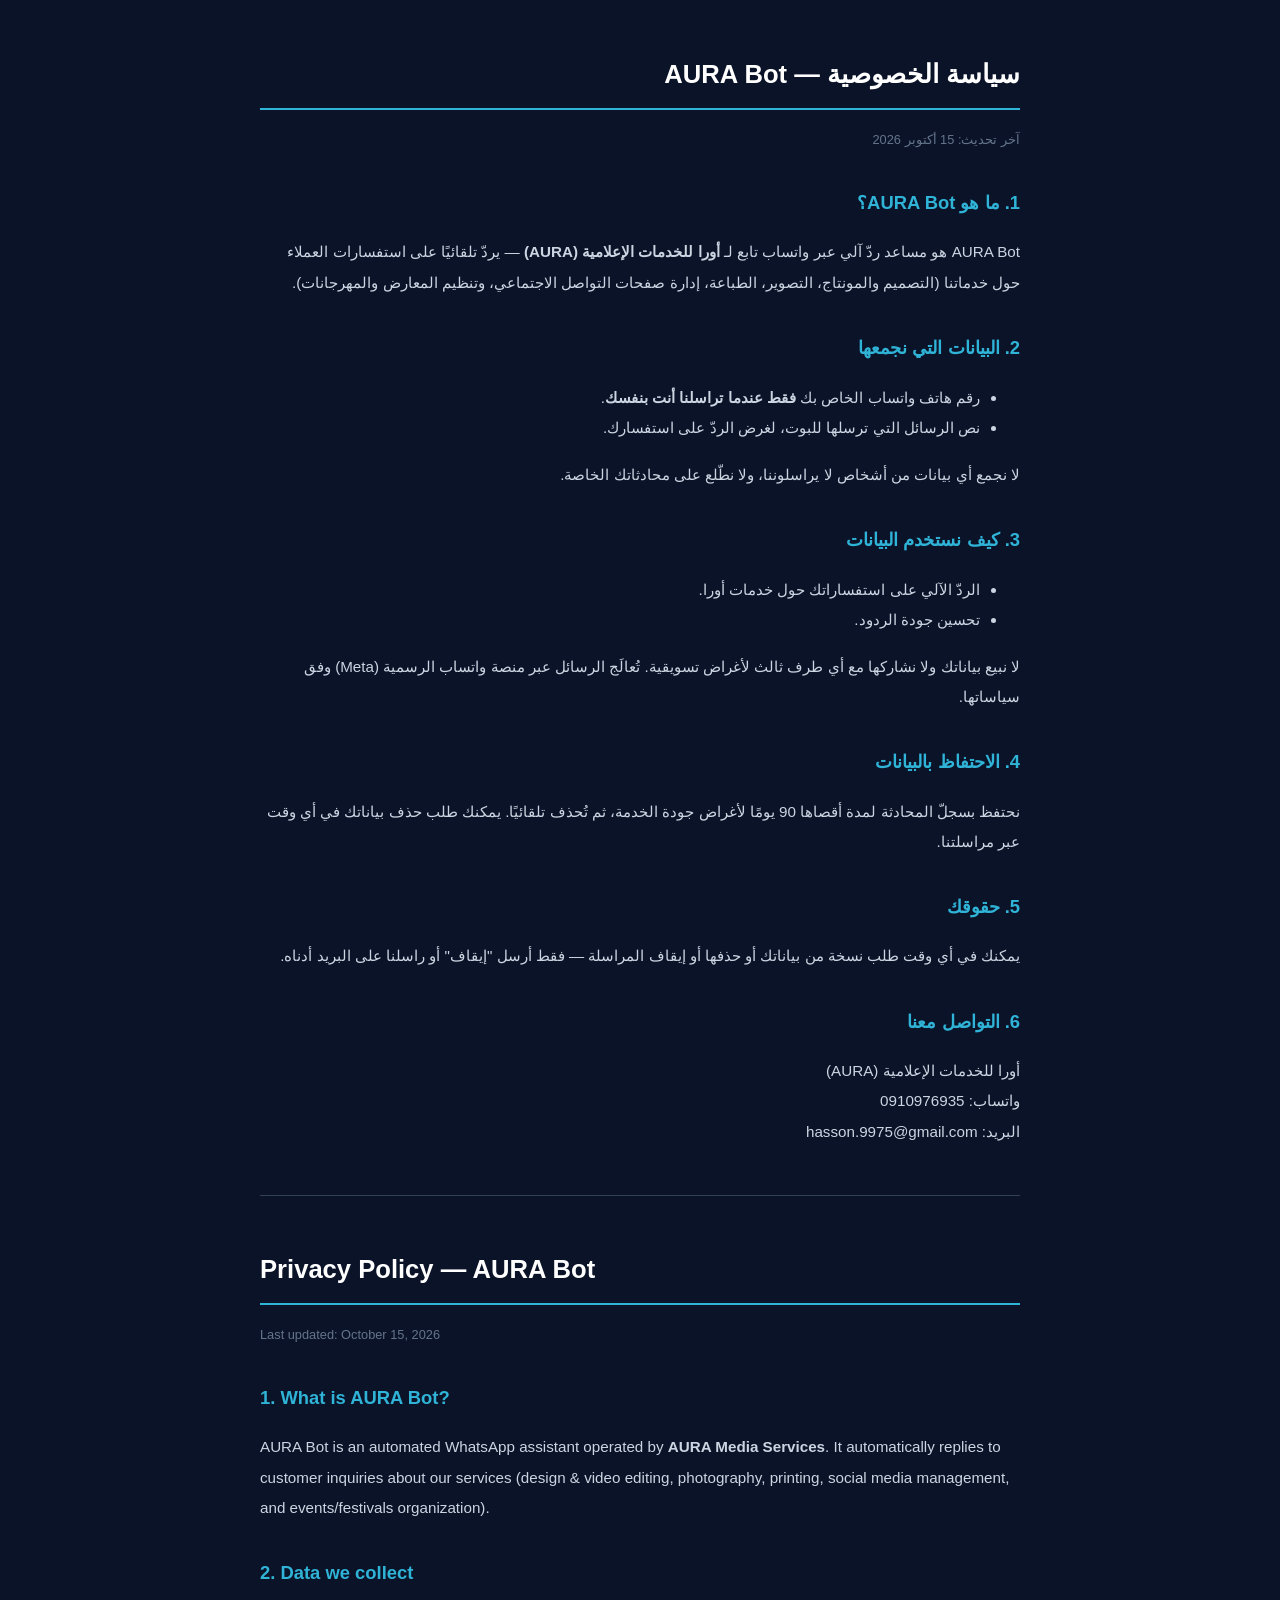
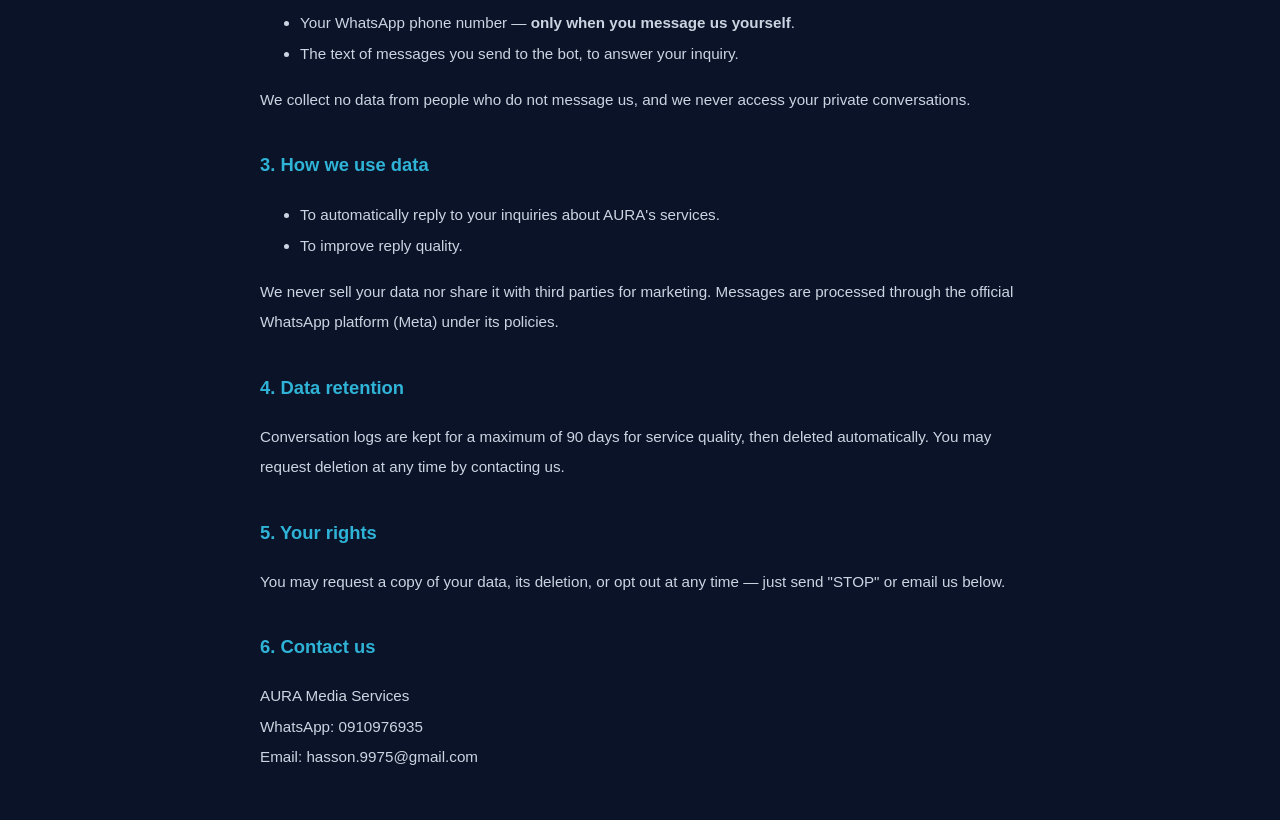
==== privacy.html @ 67aabad1 "Add privacy policy page for AURA Bot (Meta app requirement)" ====
<!DOCTYPE html>
<html dir="rtl" lang="ar">
<head>
<meta charset="utf-8">
<meta name="viewport" content="width=device-width, initial-scale=1.0">
<title>سياسة الخصوصية | AURA Bot</title>
<style>
body{font-family:-apple-system,BlinkMacSystemFont,"Segoe UI",Roboto,"Cairo",sans-serif;background:#0b1329;color:#e2e8f0;margin:0;padding:2rem 1.25rem;line-height:2}
.wrap{max-width:760px;margin:0 auto}
h1{color:#fff;font-size:1.6rem;border-bottom:2px solid #2FB3D6;padding-bottom:.5rem}
h2{color:#2FB3D6;font-size:1.15rem;margin-top:2rem}
p,li{color:#cbd5e1;font-size:.95rem}
a{color:#2FB3D6}
.en{direction:ltr;text-align:left}
hr{border:none;border-top:1px solid #334155;margin:3rem 0}
.small{color:#64748b;font-size:.8rem}
</style>
</head>
<body>
<div class="wrap">
<h1>سياسة الخصوصية — AURA Bot</h1>
<p class="small">آخر تحديث: 15 أكتوبر 2026</p>

<h2>1. ما هو AURA Bot؟</h2>
<p>AURA Bot هو مساعد ردّ آلي عبر واتساب تابع لـ <b>أورا للخدمات الإعلامية (AURA)</b> — يردّ تلقائيًا على استفسارات العملاء حول خدماتنا (التصميم والمونتاج، التصوير، الطباعة، إدارة صفحات التواصل الاجتماعي، وتنظيم المعارض والمهرجانات).</p>

<h2>2. البيانات التي نجمعها</h2>
<ul>
<li>رقم هاتف واتساب الخاص بك <b>فقط عندما تراسلنا أنت بنفسك</b>.</li>
<li>نص الرسائل التي ترسلها للبوت، لغرض الردّ على استفسارك.</li>
</ul>
<p>لا نجمع أي بيانات من أشخاص لا يراسلوننا، ولا نطّلع على محادثاتك الخاصة.</p>

<h2>3. كيف نستخدم البيانات</h2>
<ul>
<li>الردّ الآلي على استفساراتك حول خدمات أورا.</li>
<li>تحسين جودة الردود.</li>
</ul>
<p>لا نبيع بياناتك ولا نشاركها مع أي طرف ثالث لأغراض تسويقية. تُعالَج الرسائل عبر منصة واتساب الرسمية (Meta) وفق سياساتها.</p>

<h2>4. الاحتفاظ بالبيانات</h2>
<p>نحتفظ بسجلّ المحادثة لمدة أقصاها 90 يومًا لأغراض جودة الخدمة، ثم تُحذف تلقائيًا. يمكنك طلب حذف بياناتك في أي وقت عبر مراسلتنا.</p>

<h2>5. حقوقك</h2>
<p>يمكنك في أي وقت طلب نسخة من بياناتك أو حذفها أو إيقاف المراسلة — فقط أرسل "إيقاف" أو راسلنا على البريد أدناه.</p>

<h2>6. التواصل معنا</h2>
<p>أورا للخدمات الإعلامية (AURA)<br>
واتساب: <bdi dir="ltr">0910976935</bdi><br>
البريد: hasson.9975@gmail.com</p>

<hr>

<div class="en">
<h1>Privacy Policy — AURA Bot</h1>
<p class="small">Last updated: October 15, 2026</p>
<h2>1. What is AURA Bot?</h2>
<p>AURA Bot is an automated WhatsApp assistant operated by <b>AURA Media Services</b>. It automatically replies to customer inquiries about our services (design &amp; video editing, photography, printing, social media management, and events/festivals organization).</p>
<h2>2. Data we collect</h2>
<ul>
<li>Your WhatsApp phone number — <b>only when you message us yourself</b>.</li>
<li>The text of messages you send to the bot, to answer your inquiry.</li>
</ul>
<p>We collect no data from people who do not message us, and we never access your private conversations.</p>
<h2>3. How we use data</h2>
<ul><li>To automatically reply to your inquiries about AURA's services.</li><li>To improve reply quality.</li></ul>
<p>We never sell your data nor share it with third parties for marketing. Messages are processed through the official WhatsApp platform (Meta) under its policies.</p>
<h2>4. Data retention</h2>
<p>Conversation logs are kept for a maximum of 90 days for service quality, then deleted automatically. You may request deletion at any time by contacting us.</p>
<h2>5. Your rights</h2>
<p>You may request a copy of your data, its deletion, or opt out at any time — just send "STOP" or email us below.</p>
<h2>6. Contact us</h2>
<p>AURA Media Services<br>WhatsApp: <bdi dir="ltr">0910976935</bdi><br>Email: hasson.9975@gmail.com</p>
</div>
</div>
</body>
</html>
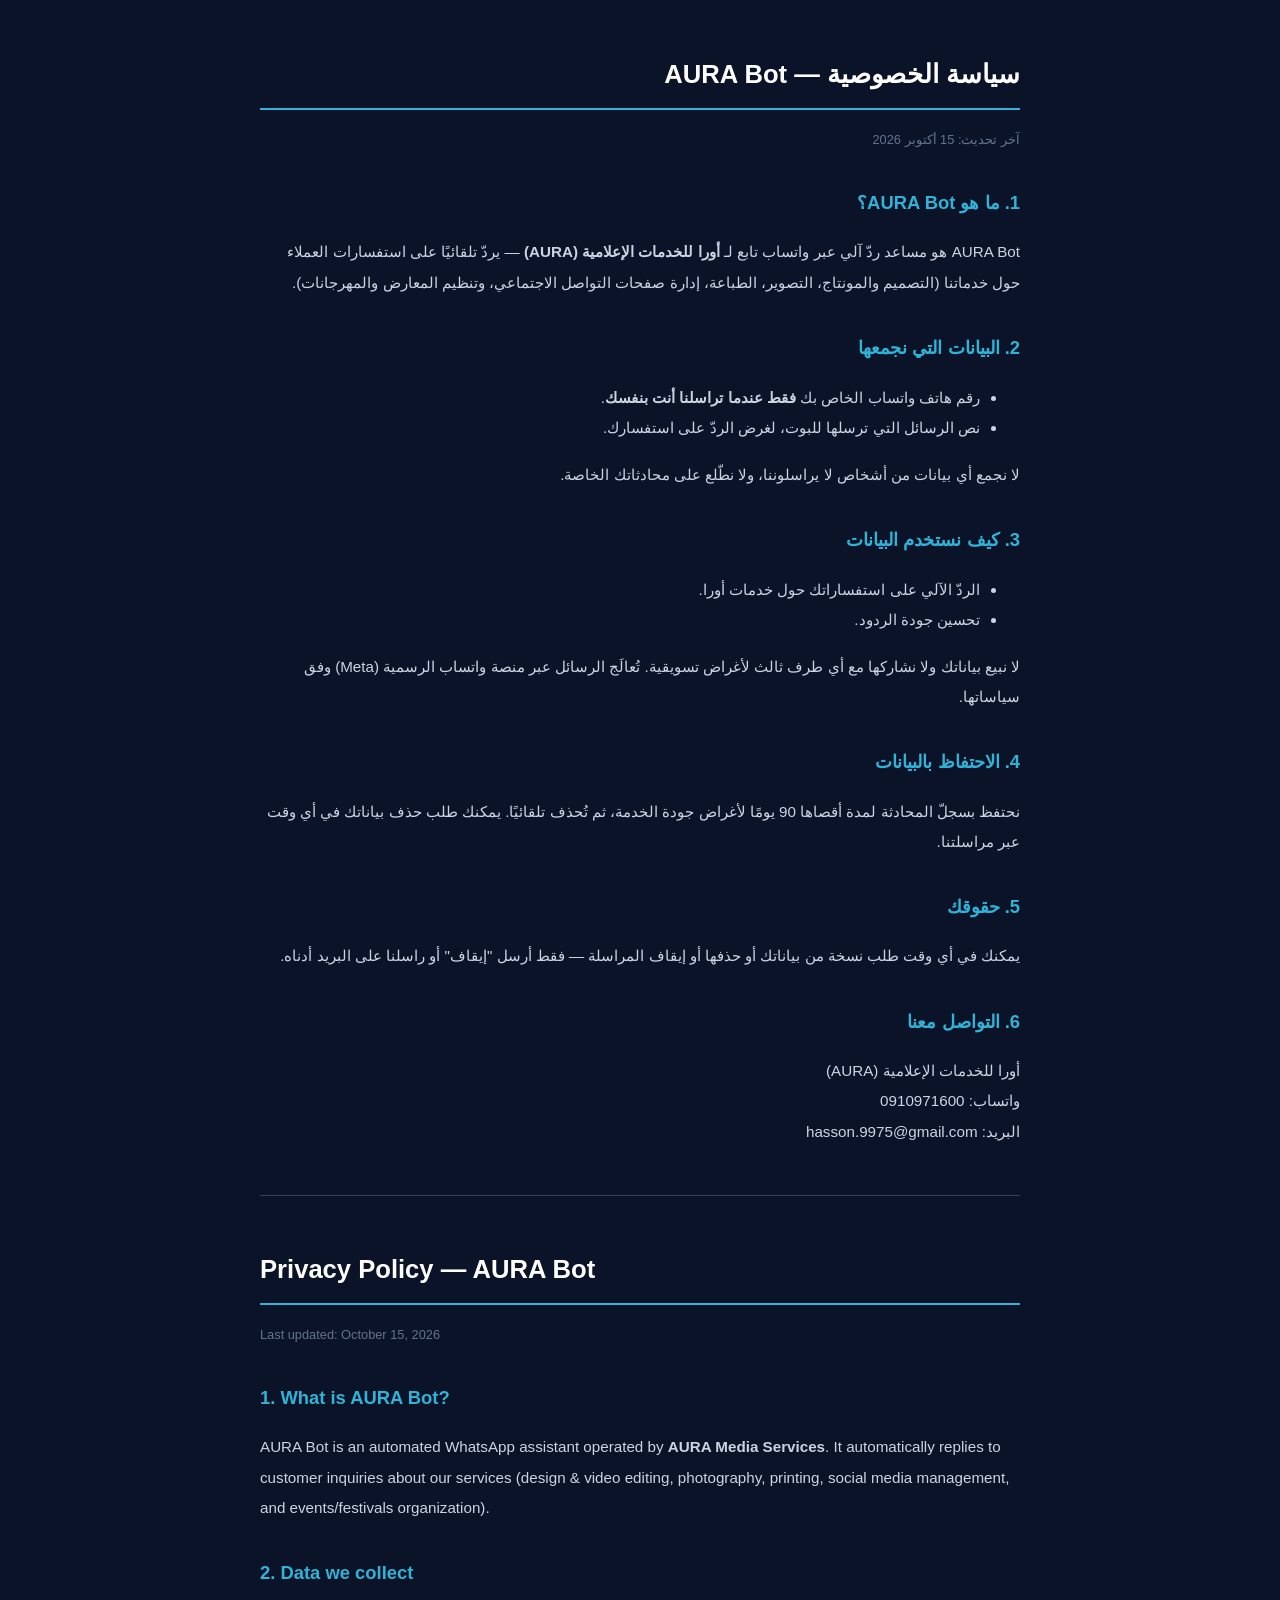
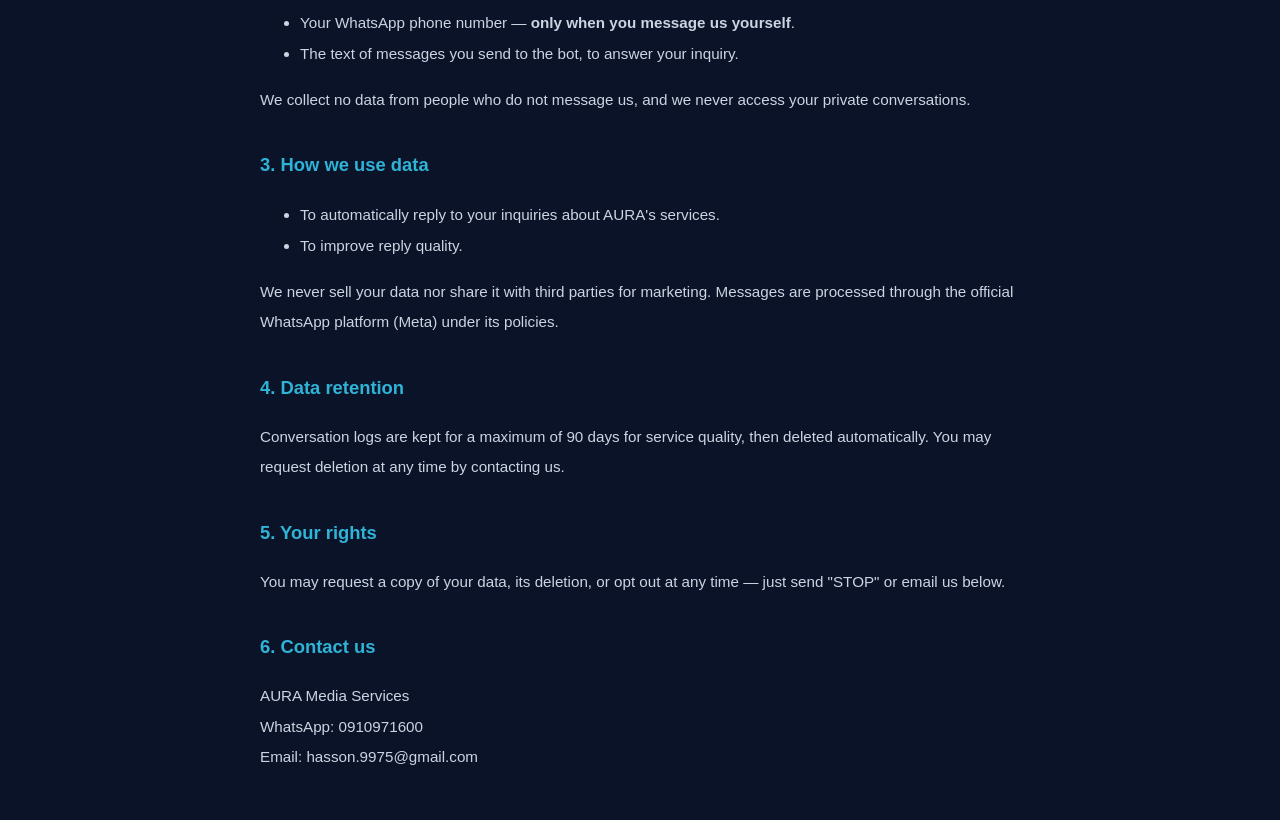
==== commit 60dd701d: "Update WhatsApp contact number to 0910971600" ====
--- a/privacy.html
+++ b/privacy.html
@@ -46,7 +46,7 @@
 
 <h2>6. التواصل معنا</h2>
 <p>أورا للخدمات الإعلامية (AURA)<br>
-واتساب: <bdi dir="ltr">0910976935</bdi><br>
+واتساب: <bdi dir="ltr">0910971600</bdi><br>
 البريد: hasson.9975@gmail.com</p>
 
 <hr>
@@ -70,7 +70,7 @@
 <h2>5. Your rights</h2>
 <p>You may request a copy of your data, its deletion, or opt out at any time — just send "STOP" or email us below.</p>
 <h2>6. Contact us</h2>
-<p>AURA Media Services<br>WhatsApp: <bdi dir="ltr">0910976935</bdi><br>Email: hasson.9975@gmail.com</p>
+<p>AURA Media Services<br>WhatsApp: <bdi dir="ltr">0910971600</bdi><br>Email: hasson.9975@gmail.com</p>
 </div>
 </div>
 </body>
